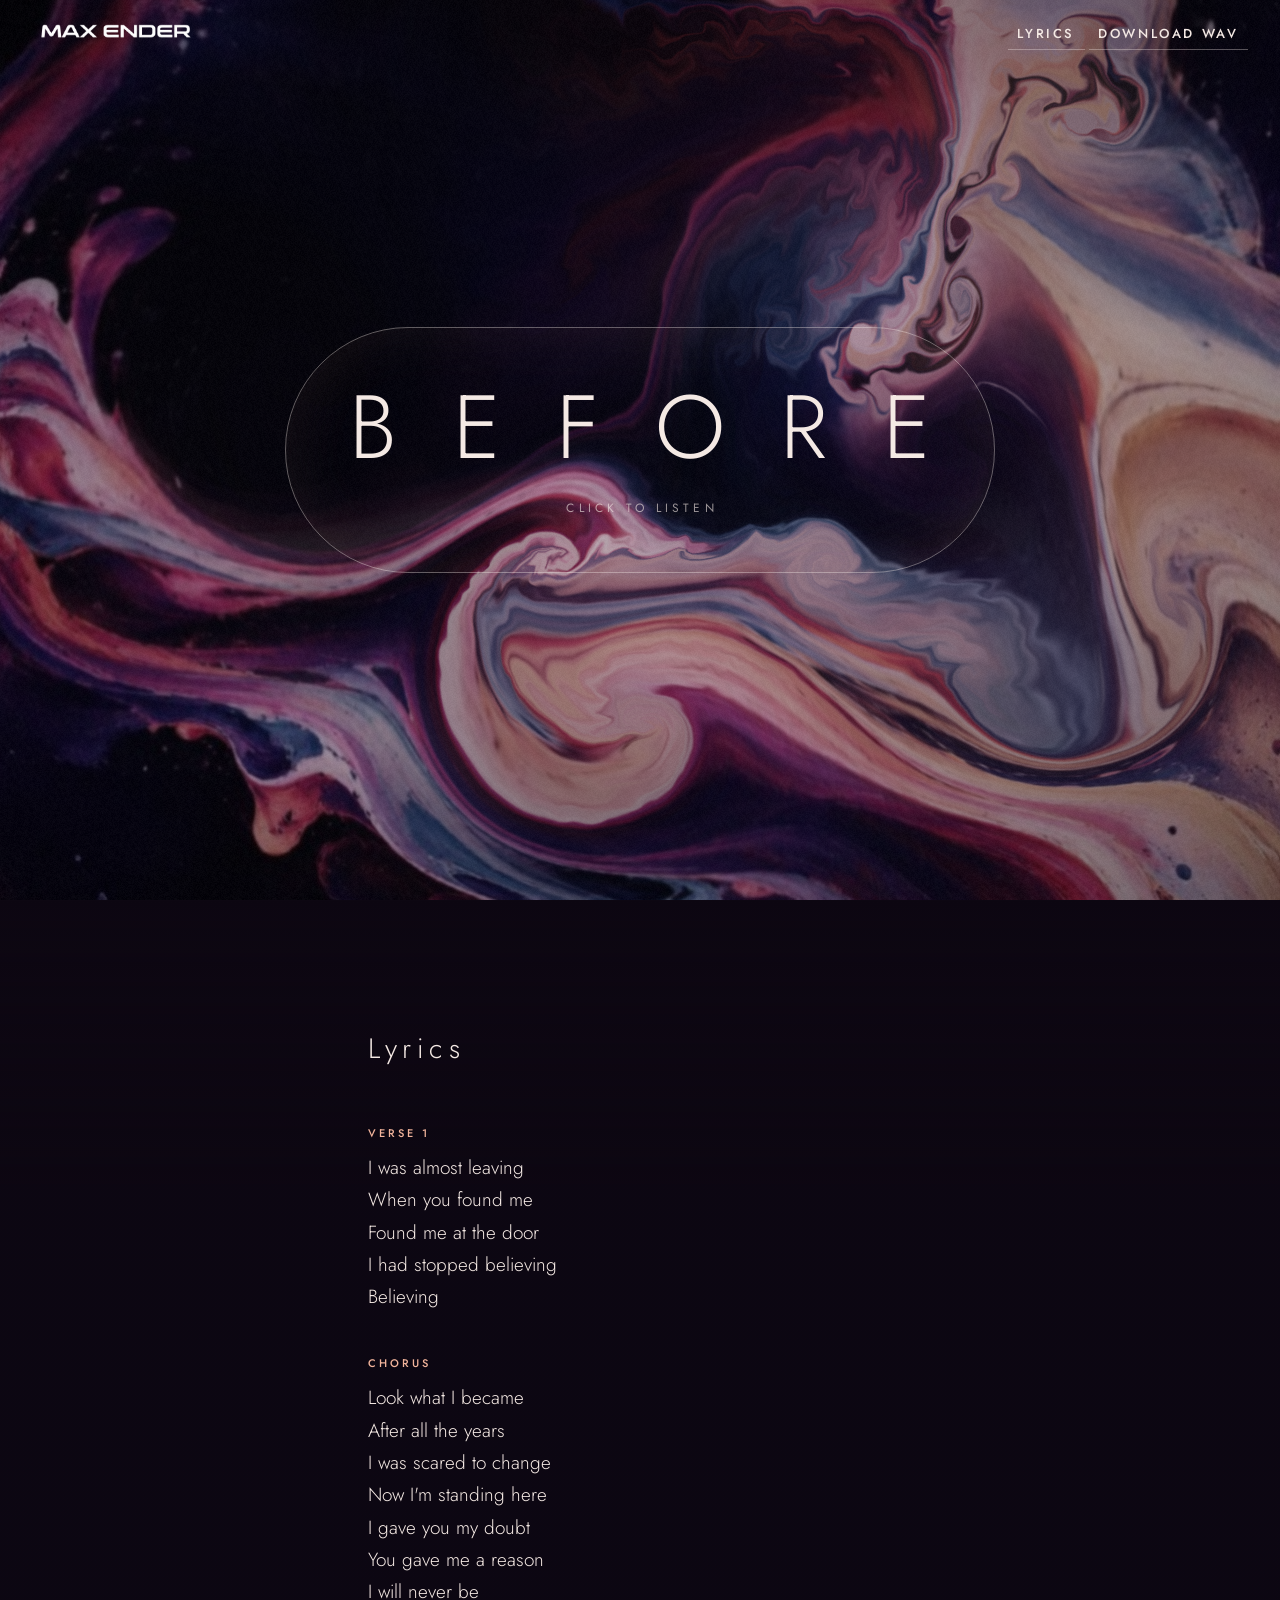
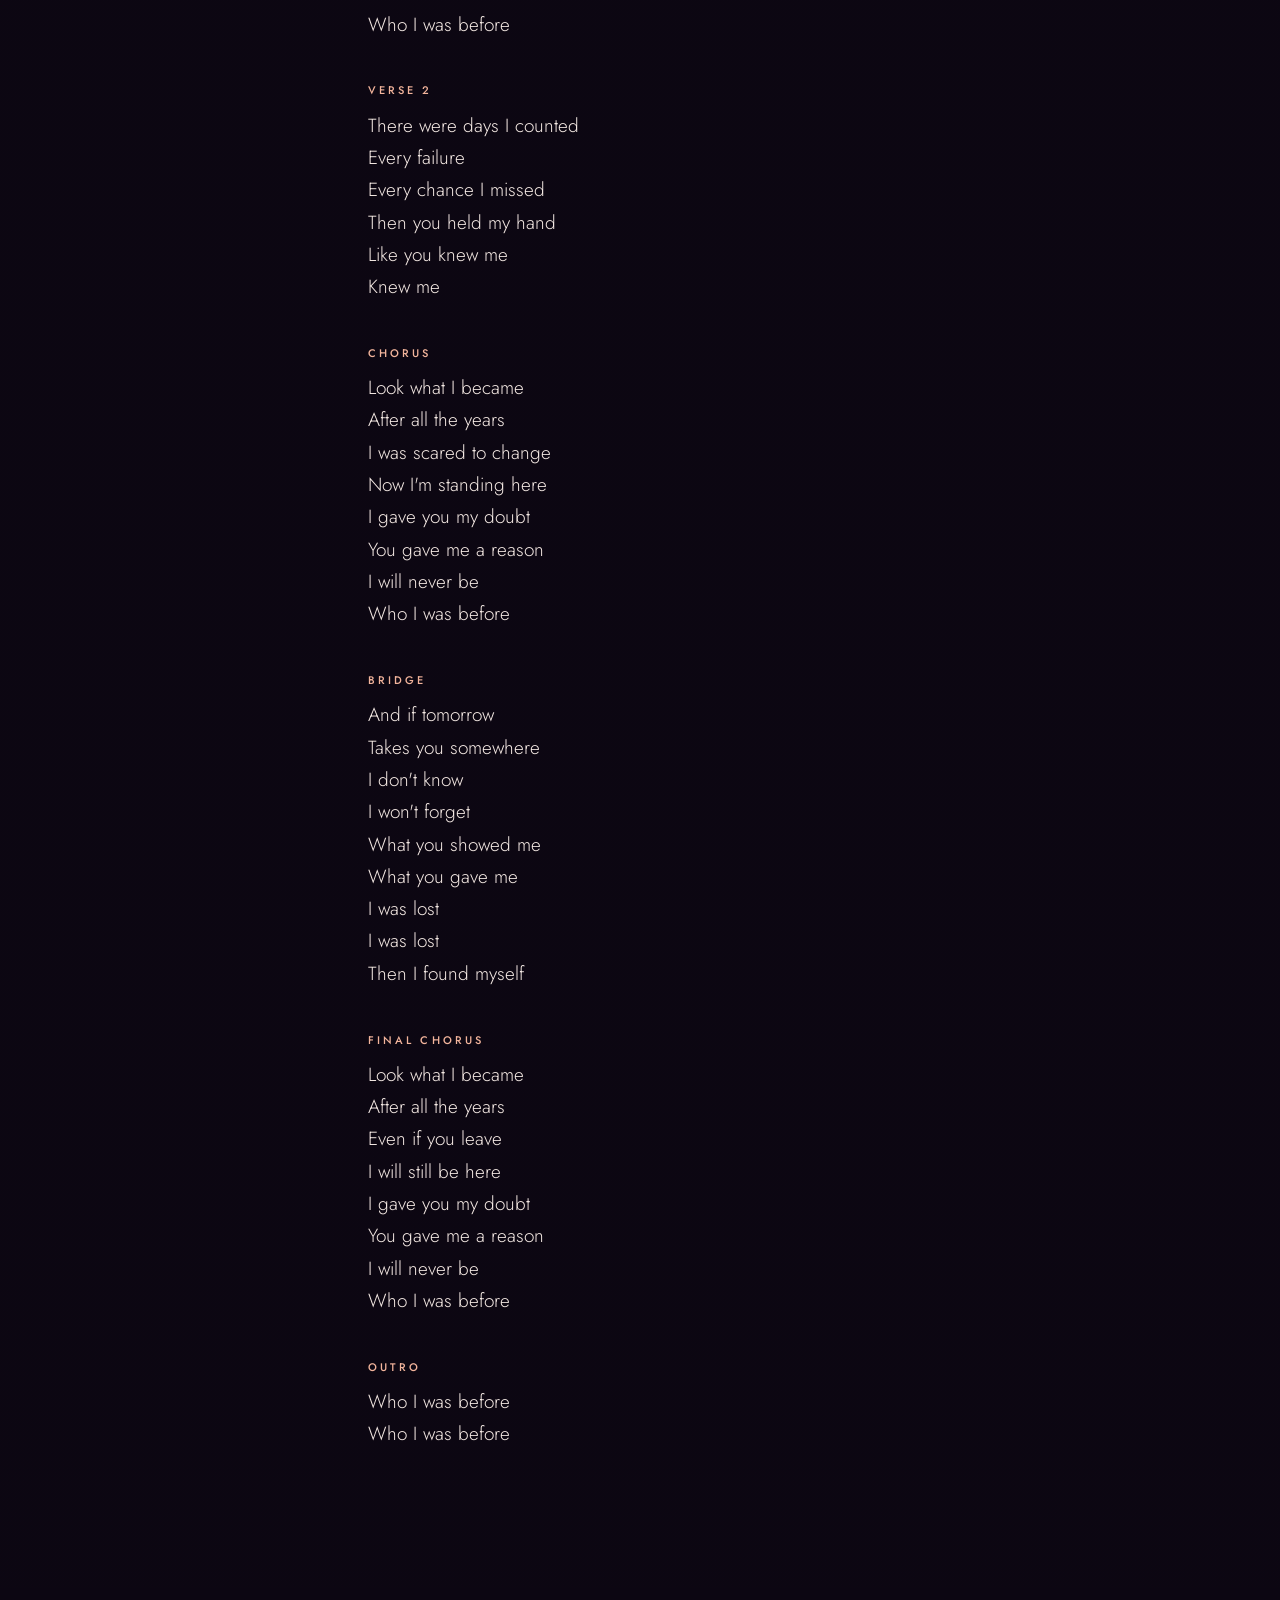
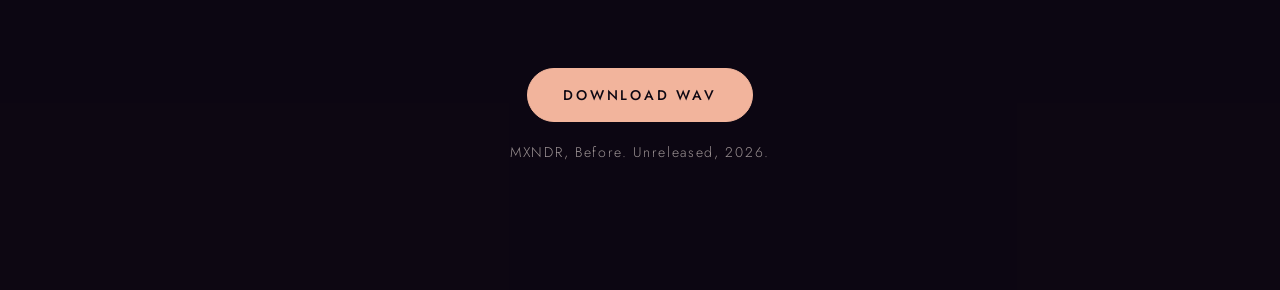
==== before/index.html @ 1856a4f5 "Before landing page (unlisted, noindex): fluid cover, synced lyrics, WAV download" ====
<!doctype html>
<html lang="en">
<head>
<meta charset="utf-8">
<meta name="viewport" content="width=device-width, initial-scale=1, viewport-fit=cover">
<meta name="robots" content="noindex, nofollow">
<title>Before - MXNDR</title>
<meta name="description" content="Before, an unreleased song by MXNDR.">
<meta property="og:type" content="music.song">
<meta property="og:title" content="Before - Max Ender">
<meta property="og:description" content="Unreleased. Listen with the lyrics, download the WAV.">
<meta property="og:url" content="https://mxndr.com/before/">
<meta property="og:image" content="https://mxndr.com/before/og.jpg">
<meta property="og:image:width" content="1200">
<meta property="og:image:height" content="630">
<meta name="twitter:card" content="summary_large_image">
<meta name="twitter:image" content="https://mxndr.com/before/og.jpg">
<link rel="icon" href="cover.jpg">
<link rel="preconnect" href="https://fonts.googleapis.com">
<link rel="preconnect" href="https://fonts.gstatic.com" crossorigin>
<link rel="stylesheet" href="https://fonts.googleapis.com/css2?family=Jost:wght@300;400;500&display=swap">
<link rel="preload" href="cover.jpg" as="image">
<style>
  :root {
    --ink: #f4e9e4;
    --ink-dim: rgba(244, 233, 228, .62);
    --accent: #f2b49c;
    --night: #0d0712;
    --ease: cubic-bezier(.16, 1, .3, 1);
    color-scheme: dark;
  }
  * { box-sizing: border-box; }
  html, body { margin: 0; background: var(--night); color: var(--ink); }
  body {
    font-family: "Jost", system-ui, sans-serif;
    font-weight: 300;
    -webkit-font-smoothing: antialiased;
    overflow-x: hidden;
  }
  #paint {
    position: fixed; top: 0; left: 0; width: 100%; height: 100vh; height: 100lvh;
    display: block; z-index: 0;
  }
  .no-gl #paint { display: none; }
  .no-gl .fallback { display: block; }
  .fallback {
    display: none; position: fixed; inset: -6%; z-index: 0;
    background: url(cover.jpg) center / cover no-repeat;
    filter: saturate(.8) brightness(.75);
  }
  @media (prefers-reduced-motion: no-preference) {
    .fallback { animation: drift 40s ease-in-out infinite alternate; }
  }
  @keyframes drift { to { transform: scale(1.08) rotate(1.5deg); } }

  main { position: relative; z-index: 1; }

  .brand {
    position: fixed; z-index: 3;
    top: calc(env(safe-area-inset-top, 0px) + 1.5rem); left: clamp(1rem, 4vw, 2.5rem);
    margin: 0; line-height: 0;
  }
  .brand img { display: block; width: 9.5rem; height: auto; }

  .links {
    position: fixed; z-index: 3;
    top: calc(env(safe-area-inset-top, 0px) + 1.1rem); right: clamp(.5rem, 3vw, 2rem);
    display: flex; gap: .25rem;
  }
  .links a {
    color: var(--ink); text-decoration: none; padding: .4rem .6rem;
    font-size: .8125rem; font-weight: 500; letter-spacing: .2em; text-transform: uppercase;
    border-bottom: 1px solid rgba(244, 233, 228, .35);
    transition: color .4s var(--ease), border-color .4s var(--ease);
  }
  .links a:hover, .links a:focus-visible { color: var(--accent); border-color: var(--accent); outline: none; }
  html { scroll-behavior: smooth; }
  @media (prefers-reduced-motion: reduce) { html { scroll-behavior: auto; } }
  @media (max-width: 480px) {
    .brand { top: calc(env(safe-area-inset-top, 0px) + 1.6rem); }
    .brand img { width: 6.75rem; }
    .links a { font-size: .6875rem; letter-spacing: .14em; padding: .4rem .45rem; }
  }

  .hero {
    -webkit-user-select: none; user-select: none; -webkit-touch-callout: none;
    position: relative; min-height: 100dvh;
    display: grid; place-items: center;
    padding: 6rem 1.25rem;
  }
  .play {
    position: relative; display: grid; justify-items: center; gap: 1.6rem;
    background: none; border: 0; color: inherit; font: inherit;
    cursor: pointer; padding: 3.5rem 4rem;
    transition: transform 1.4s var(--ease), opacity .8s var(--ease);
    -webkit-tap-highlight-color: transparent;
  }
  .word {
    font-weight: 300; font-size: clamp(2.4rem, 7.5vw, 5.6rem);
    letter-spacing: .62em; margin-right: -.62em; line-height: 1;
    text-shadow: 0 0 40px rgba(13, 7, 18, .55);
  }
  .ring {
    position: absolute; inset: 0; border-radius: 999px;
    border: 1px solid rgba(244, 233, 228, .38);
    box-shadow: inset 0 0 60px rgba(242, 180, 156, .08);
    transition: border-color .6s var(--ease), opacity .8s var(--ease);
  }
  .hint {
    font-size: .75rem; font-weight: 400; letter-spacing: .34em; text-transform: uppercase;
    color: var(--ink-dim); margin-right: -.34em;
    transition: color .6s var(--ease), opacity .6s var(--ease);
  }
  .play:hover .ring, .play:focus-visible .ring { border-color: var(--accent); }
  .play:hover .hint, .play:focus-visible .hint { color: var(--accent); }
  .play:focus-visible { outline: none; }
  .play:active { transform: scale(.985); }
  @media (prefers-reduced-motion: no-preference) {
    .ring { animation: breathe 3.6s ease-in-out infinite; }
    .hint { animation: hintfade 3.6s ease-in-out infinite; }
  }
  @keyframes breathe {
    0%, 100% { transform: scale(1); opacity: .55; }
    50% { transform: scale(1.06); opacity: 1; }
  }
  @keyframes hintfade { 0%, 100% { opacity: .55; } 50% { opacity: 1; } }

  .is-started .play { transform: translateY(calc(-50dvh + 7.5rem)) scale(.42); cursor: default; }
  .is-started .ring, .is-started .hint { opacity: 0; animation: none; }

  .line {
    position: absolute; left: 0; right: 0; top: 52%;
    margin: 0; padding: 0 1.5rem; text-align: center; pointer-events: none;
    display: grid;
  }
  .line::before {
    content: ""; position: absolute; left: 50%; top: 50%; z-index: -1;
    width: min(56rem, 100%); height: 11rem; transform: translate(-50%, -50%);
    background: radial-gradient(closest-side, rgba(13, 7, 18, .5), rgba(13, 7, 18, 0));
    opacity: 0; transition: opacity 1.2s var(--ease);
  }
  .is-started .line::before { opacity: 1; }
  .line span {
    grid-area: 1 / 1;
    font-size: clamp(1.5rem, 4.2vw, 3.1rem); line-height: 1.25; letter-spacing: .06em; font-weight: 400;
    text-shadow: 0 2px 30px rgba(13, 7, 18, .9), 0 0 3px rgba(13, 7, 18, .6);
    opacity: 0; transform: translateY(.6rem); filter: blur(6px);
    transition: opacity 1s var(--ease), transform 1.2s var(--ease), filter 1s var(--ease);
  }
  .line span.on { opacity: 1; transform: none; filter: none; }

  .lyrics {
    position: relative; padding: 8rem 1.5rem 6rem;
    background: linear-gradient(to bottom, rgba(13, 7, 18, 0), rgba(13, 7, 18, .78) 18rem);
  }
  .lyrics h2 {
    margin: 0 auto 3.5rem; max-width: 34rem;
    font-weight: 300; font-size: 1.75rem; letter-spacing: .2em;
  }
  .lyrics .block { max-width: 34rem; margin: 0 auto 2.6rem; }
  .lyrics .tag {
    display: block; font-size: .6875rem; font-weight: 500; letter-spacing: .28em;
    text-transform: uppercase; color: var(--accent); margin-bottom: .7rem;
  }
  .lyrics p { margin: 0; font-size: 1.1875rem; line-height: 1.7; color: var(--ink); }
  .lyrics .now { color: var(--accent); }

  footer {
    position: relative; padding: 5rem 1.5rem calc(8rem + env(safe-area-inset-bottom, 0px));
    background: rgba(13, 7, 18, .78);
    display: grid; justify-items: center; gap: 1.25rem; text-align: center;
  }
  .download {
    display: inline-block; padding: 1rem 2.2rem; border-radius: 999px;
    border: 1px solid var(--accent); color: var(--night); background: var(--accent);
    font-size: .875rem; font-weight: 500; letter-spacing: .2em; text-transform: uppercase;
    text-decoration: none; white-space: nowrap;
    transition: background .4s var(--ease), color .4s var(--ease), transform .2s var(--ease);
  }
  .download:hover, .download:focus-visible { background: transparent; color: var(--accent); outline: none; }
  .download:active { transform: scale(.98); }
  .meta { margin: 0; font-size: .875rem; letter-spacing: .12em; color: var(--ink-dim); }

  .bar {
    position: fixed; z-index: 3; left: 50%; bottom: calc(env(safe-area-inset-bottom, 0px) + 1.25rem);
    transform: translateX(-50%);
    width: min(34rem, calc(100% - 2rem));
    display: grid; grid-template-columns: auto 1fr auto; align-items: center; gap: 1rem;
    padding: .65rem 1.1rem; border-radius: 999px;
    background: rgba(13, 7, 18, .55);
    border: 1px solid rgba(244, 233, 228, .14);
    -webkit-backdrop-filter: blur(18px) saturate(140%); backdrop-filter: blur(18px) saturate(140%);
  }
  .bar[hidden] { display: none; }
  .bar button {
    background: none; border: 0; color: var(--ink); font: inherit; cursor: pointer;
    font-size: .75rem; font-weight: 500; letter-spacing: .24em; text-transform: uppercase;
    padding: .4rem .2rem; min-width: 4.4rem; text-align: left;
  }
  .bar button:hover, .bar button:focus-visible { color: var(--accent); outline: none; }
  .track { position: relative; height: 1.5rem; cursor: pointer; touch-action: none; }
  .track::before {
    content: ""; position: absolute; left: 0; right: 0; top: 50%; height: 1px;
    background: rgba(244, 233, 228, .22);
  }
  .fill {
    position: absolute; left: 0; top: calc(50% - 1px); height: 2px; width: 0;
    background: var(--accent);
  }
  .time { font-size: .75rem; letter-spacing: .1em; color: var(--ink-dim); font-variant-numeric: tabular-nums; }

  @media (max-width: 640px) {
    .play { padding: 2.6rem 2.2rem; gap: 1.2rem; }
    .is-started .play { transform: translateY(calc(-50dvh + 6.5rem)) scale(.55); }
    .line { top: 48%; }
    .lyrics p { font-size: 1.0625rem; }
  }
  @media (prefers-reduced-motion: reduce) {
    .play, .line span { transition-duration: .01s; }
  }
</style>
</head>
<body>
<canvas id="paint" aria-hidden="true"></canvas>
<div class="fallback" aria-hidden="true"></div>
<p class="brand"><img src="max-ender.png" alt="Max Ender" width="900" height="82"></p>
<nav class="links" aria-label="Page">
  <a href="#lyrics">Lyrics</a>
  <a href="#download">Download WAV</a>
</nav>

<main>
  <section class="hero" id="hero">
    <button class="play" id="play" type="button" aria-label="Play Before">
      <span class="ring" aria-hidden="true"></span>
      <span class="word">BEFORE</span>
      <span class="hint" id="hint">Click to listen</span>
    </button>
    <p class="line" id="line" aria-live="polite"><span></span><span></span></p>
  </section>

  <section class="lyrics" id="lyrics">
    <h2>Lyrics</h2>
  </section>

  <footer id="download">
    <a class="download" href="Before.wav" download="MXNDR - Before.wav">Download WAV</a>
    <p class="meta">MXNDR, Before. Unreleased, 2026.</p>
  </footer>
</main>

<div class="bar" id="bar" hidden>
  <button type="button" id="toggle">Pause</button>
  <div class="track" id="track" role="slider" aria-label="Seek" aria-valuemin="0" aria-valuemax="100" aria-valuenow="0" tabindex="0"><div class="fill" id="fill"></div></div>
  <span class="time" id="time">0:00</span>
</div>

<audio id="audio" src="before.mp3" preload="metadata"></audio>
<script src="lyrics.js"></script>
<script src="fluid.js"></script>
<script src="main.js"></script>
</body>
</html>
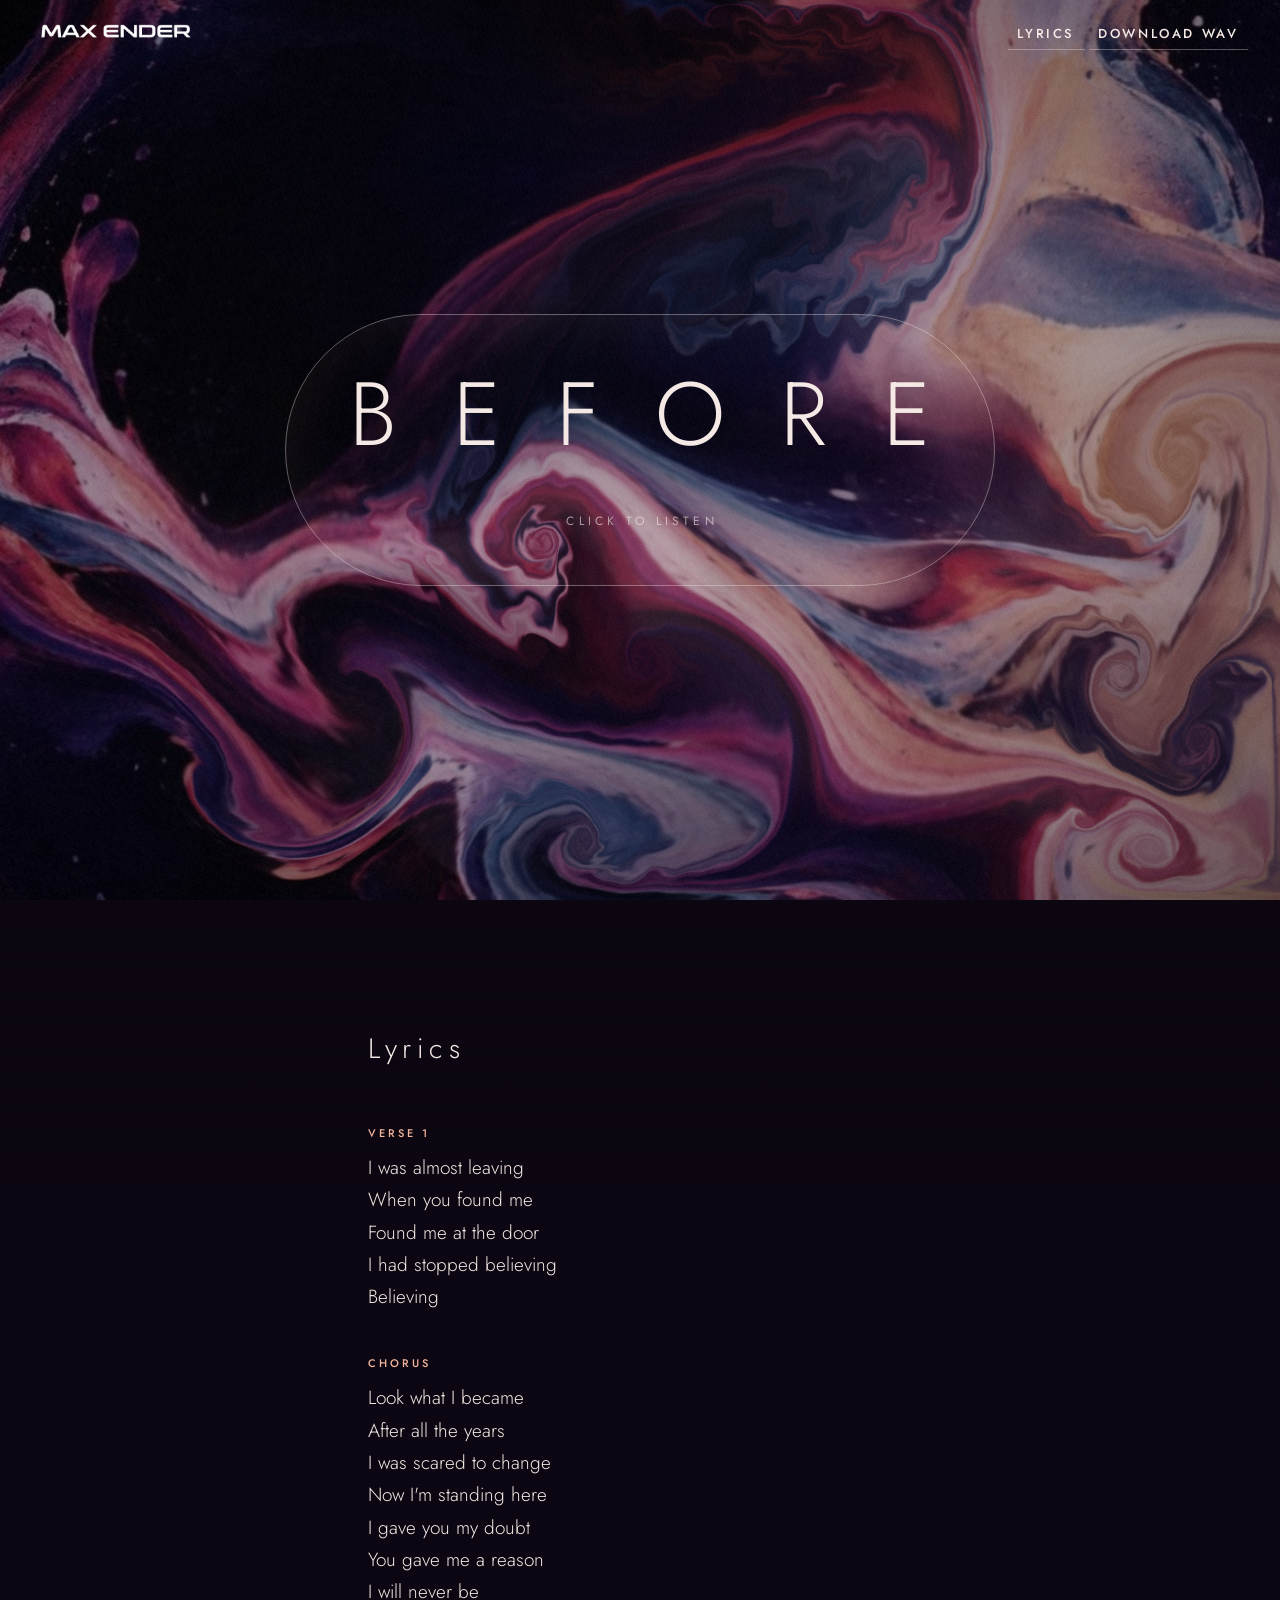
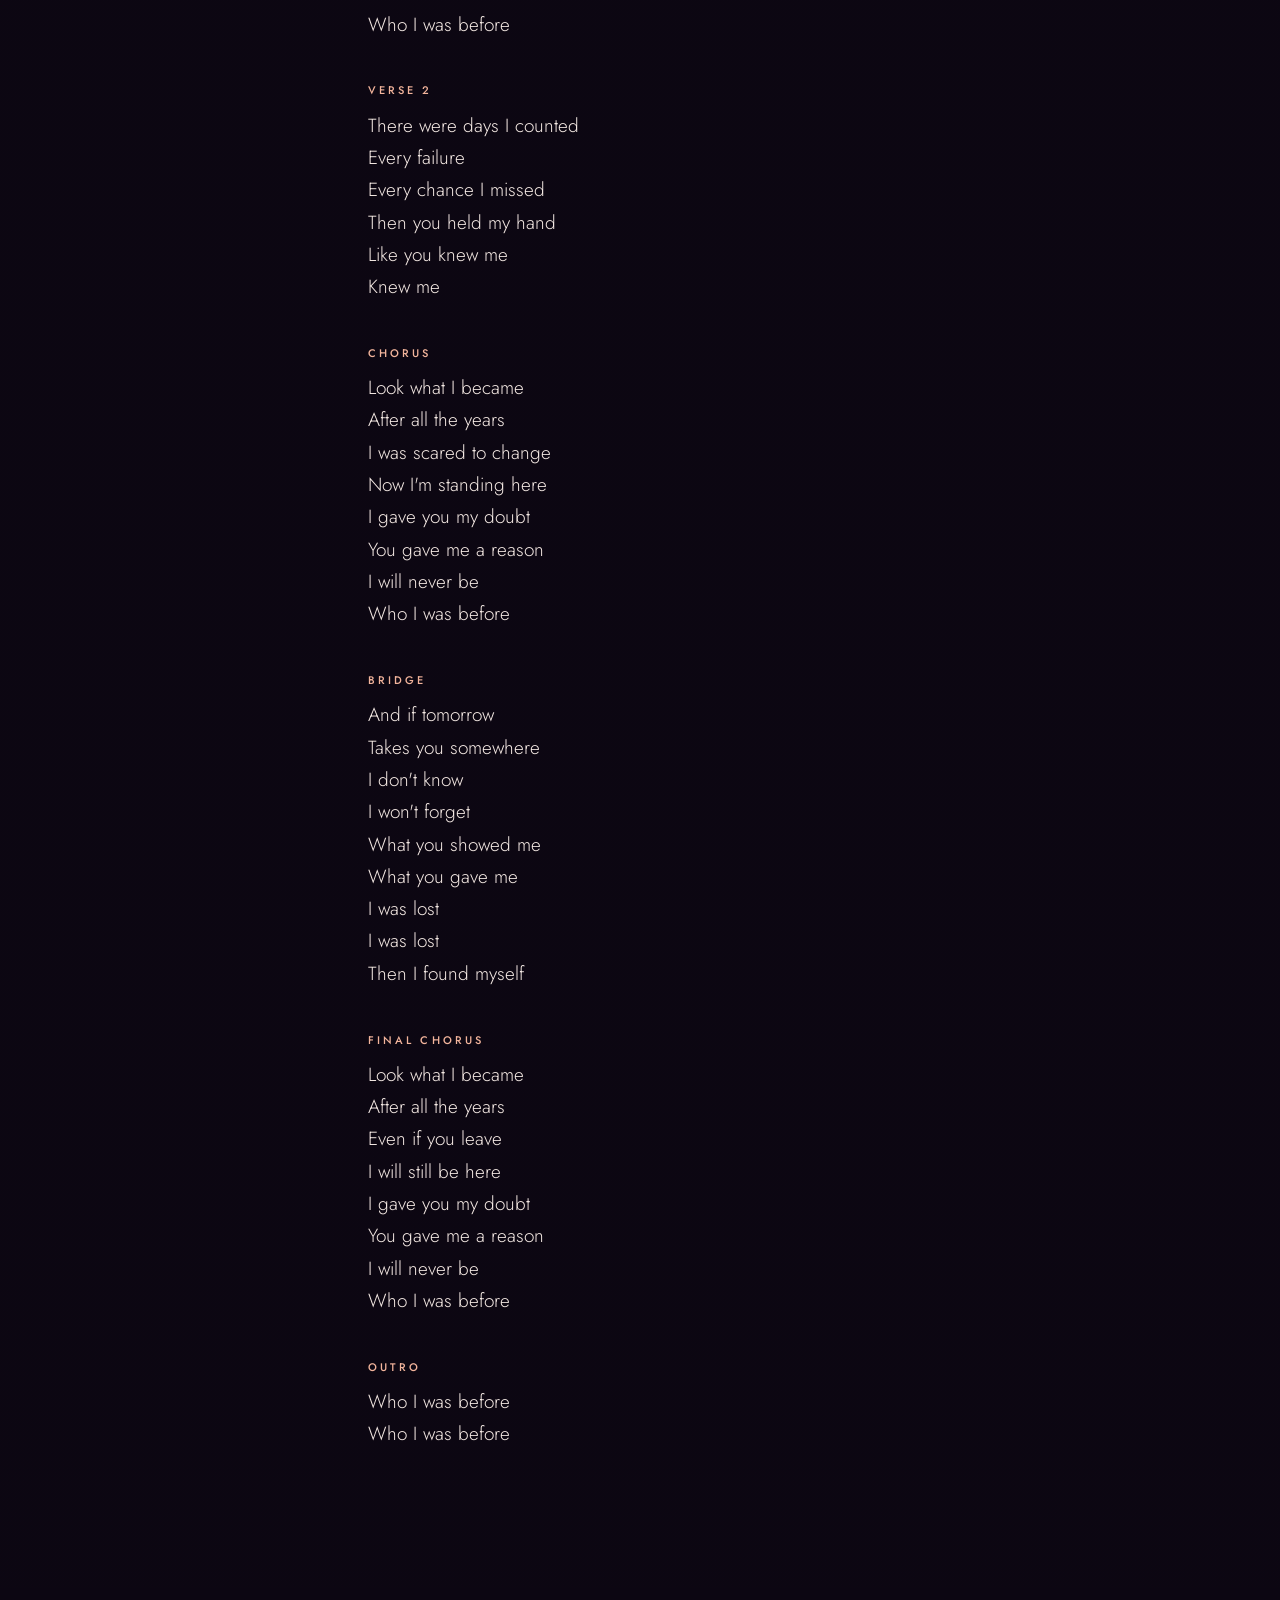
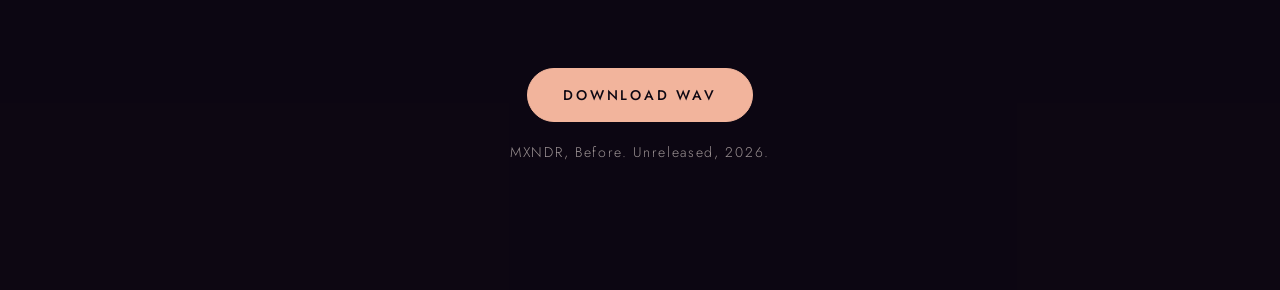
==== commit 0c745b59: "Sound: the footer switch plays Before, starts off and only plays when switched on; one sound at a ti" ====
--- a/before/index.html
+++ b/before/index.html
@@ -111,6 +111,12 @@
     color: var(--ink-dim); margin-right: -.34em;
     transition: color .6s var(--ease), opacity .6s var(--ease);
   }
+  /* A small dedication under the title: shows for ten seconds, then fades out for good. */
+  .dedication {
+    margin-top: -1rem; font-size: .75rem; font-weight: 400; letter-spacing: .2em;
+    color: var(--ink-dim); animation: dedication 10s linear forwards;
+  }
+  @keyframes dedication { 0%, 85% { opacity: 1; } 100% { opacity: 0; } }
   .play:hover .ring, .play:focus-visible .ring { border-color: var(--accent); }
   .play:hover .hint, .play:focus-visible .hint { color: var(--accent); }
   .play:focus-visible { outline: none; }
@@ -234,6 +240,7 @@
     <button class="play" id="play" type="button" aria-label="Play Before">
       <span class="ring" aria-hidden="true"></span>
       <span class="word">BEFORE</span>
+      <span class="dedication">(for ChillPanic)</span>
       <span class="hint" id="hint">Click to listen</span>
     </button>
     <p class="line" id="line" aria-live="polite"><span></span><span></span></p>
